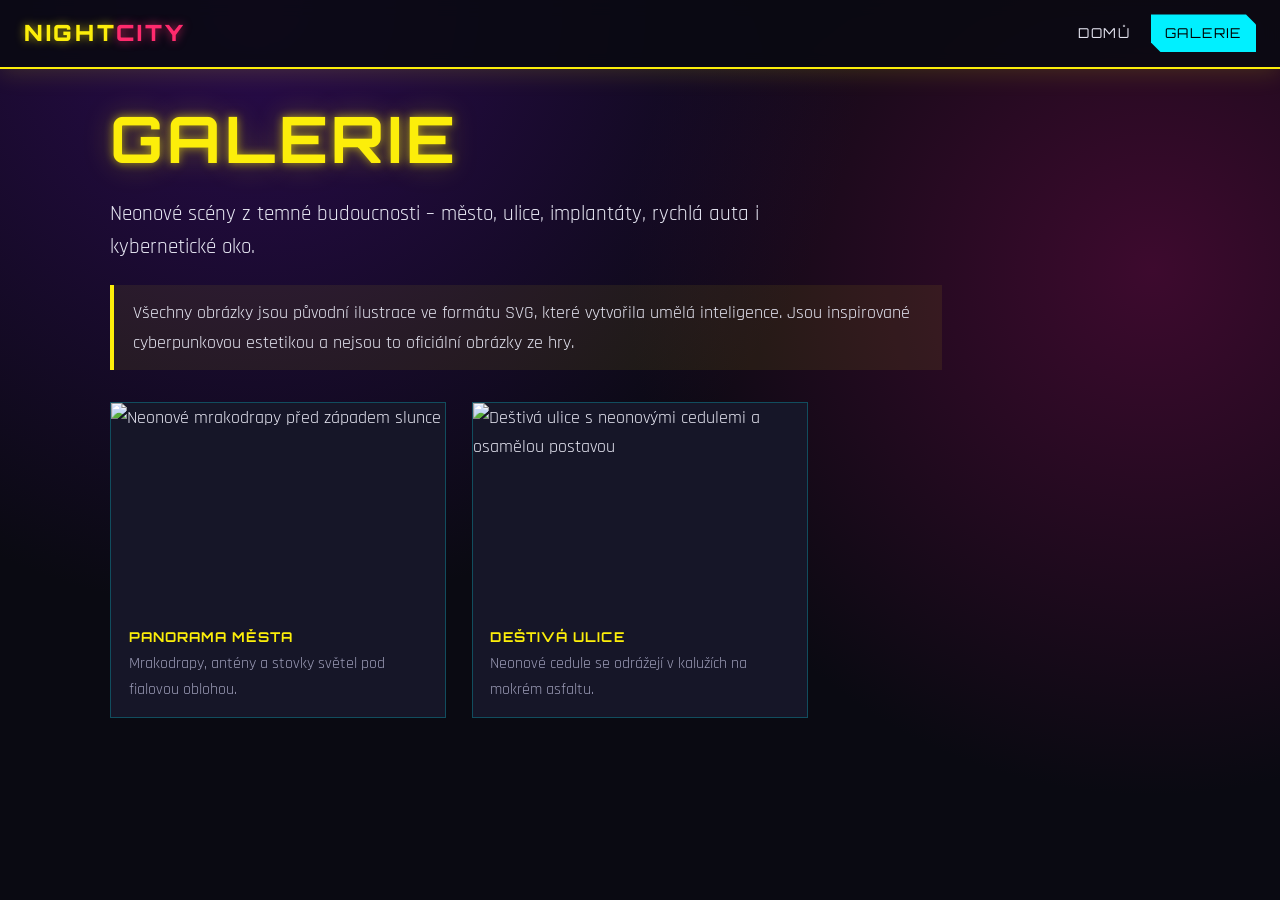
==== galerie.html @ 13de3496 "vytvorena podstranka galerie.html" ====
<!DOCTYPE html>
<html lang="cs">
<head>
  <meta charset="UTF-8">
  <meta name="viewport" content="width=device-width, initial-scale=1.0">

  <title>Galerie | Cyberpunk 2077</title>

  <link rel="preconnect" href="https://fonts.googleapis.com">
  <link rel="preconnect" href="https://fonts.gstatic.com" crossorigin>
  <link href="https://fonts.googleapis.com/css2?family=Orbitron:wght@500;700;900&family=Rajdhani:wght@400;500;700&display=swap" rel="stylesheet">
  <link rel="stylesheet" href="style.css">
</head>
<body>
  <header class="site-header">
    <a class="logo" href="index.html">NIGHT<span>CITY</span></a>
    <nav class="main-nav" aria-label="Hlavní menu">
      <a href="index.html">Domů</a>
      <a href="galerie.html" class="active" aria-current="page">Galerie</a>

    </nav>
  </header>

  <main>
    <h1>Galerie</h1>
    <p class="lead">Neonové scény z temné budoucnosti – město, ulice, implantáty, rychlá auta i kybernetické oko.</p>
    <p class="note">Všechny obrázky jsou původní ilustrace ve formátu SVG, které vytvořila umělá inteligence. Jsou inspirované cyberpunkovou estetikou a nejsou to oficiální obrázky ze hry.</p>

    <div class="gallery">
      <figure>
        <img src="images/mesto.svg" alt="Neonové mrakodrapy před západem slunce" width="800" height="500" loading="lazy">
        <figcaption><strong>Panorama města</strong>Mrakodrapy, antény a stovky světel pod fialovou oblohou.</figcaption>
      </figure>
      <figure>
        <img src="images/ulice.svg" alt="Deštivá ulice s neonovými cedulemi a osamělou postavou" width="800" height="500" loading="lazy">
        <figcaption><strong>Deštivá ulice</strong>Neonové cedule se odrážejí v kalužích na mokrém asfaltu.</figcaption>
      </figure>

    </div>
  </main>

</body>
</html>
---- style.css ----
/* ===== Základ: barvy, písma, pozadí ===== */
:root {
  --bg: #0a0a12;
  --panel: #161628;
  --yellow: #fcee0a;
  --cyan: #00f0ff;
  --pink: #ff2a6d;
  --purple: #7b2cff;
  --text: #e6e6f2;
  --muted: #9a9ab5;
}

*, *::before, *::after { box-sizing: border-box; }

html { scroll-behavior: smooth; }

body {
  margin: 0;
  font-family: "Rajdhani", "Segoe UI", Arial, sans-serif;
  font-size: 1.15rem;
  line-height: 1.6;
  color: var(--text);
  background:
    radial-gradient(circle at 20% 0%, #2a0b4d 0%, transparent 45%),
    radial-gradient(circle at 90% 30%, #3d0a2e 0%, transparent 40%),
    var(--bg);
  background-attachment: fixed;
}

main { max-width: 1100px; margin: 0 auto; padding: 2rem 1.25rem; }

h1, h2, h3 {
  font-family: "Orbitron", "Segoe UI", sans-serif;
  text-transform: uppercase;
  letter-spacing: .06em;
  line-height: 1.2;
}

h1 {
  font-size: clamp(2rem, 6vw, 4rem);
  color: var(--yellow);
  text-shadow: 0 0 10px rgba(252, 238, 10, .6), 0 0 30px rgba(252, 238, 10, .3);
  margin: 0 0 .5rem;
}

h2 {
  font-size: clamp(1.4rem, 3.5vw, 2rem);
  color: var(--cyan);
  text-shadow: 0 0 12px rgba(0, 240, 255, .5);
}

h3 { font-size: 1.1rem; color: var(--pink); }

a { color: var(--cyan); }
a:hover { color: var(--yellow); }

.lead { font-size: 1.3rem; max-width: 44rem; }

/* ===== Hlavička, menu a hero ===== */
.site-header {
  position: sticky;
  top: 0;
  z-index: 10;
  display: flex;
  align-items: center;
  justify-content: space-between;
  flex-wrap: wrap;
  gap: 1rem;
  padding: .9rem 1.5rem;
  background: rgba(10, 10, 18, .88);
  backdrop-filter: blur(8px);
  border-bottom: 2px solid var(--yellow);
  box-shadow: 0 4px 24px rgba(252, 238, 10, .15);
}

.logo {
  font-family: "Orbitron", sans-serif;
  font-weight: 900;
  font-size: 1.4rem;
  letter-spacing: .12em;
  color: var(--yellow);
  text-decoration: none;
  text-shadow: 0 0 10px rgba(252, 238, 10, .6);
}

.logo span { color: var(--pink); text-shadow: 0 0 10px rgba(255, 42, 109, .7); }

.main-nav { display: flex; flex-wrap: wrap; gap: .4rem; }

.main-nav a {
  font-family: "Orbitron", sans-serif;
  font-size: .85rem;
  text-transform: uppercase;
  letter-spacing: .1em;
  text-decoration: none;
  color: var(--text);
  padding: .5rem .9rem;
  clip-path: polygon(0 0, calc(100% - 10px) 0, 100% 10px, 100% 100%, 10px 100%, 0 calc(100% - 10px));
  transition: background .2s, color .2s;
}

.main-nav a:hover,
.main-nav a.active { color: #000; background: var(--cyan); }

.hero {
  display: grid;
  gap: 2rem;
  align-items: center;
  padding: 2rem 0 3rem;
}

/* ===== Tlačítka, sekce, karty, fakta ===== */
.btn {
  display: inline-block;
  margin: 1rem .6rem 0 0;
  padding: .7rem 1.5rem;
  font-family: "Orbitron", sans-serif;
  font-size: .85rem;
  font-weight: 700;
  text-transform: uppercase;
  letter-spacing: .1em;
  text-decoration: none;
  color: #000;
  background: var(--yellow);
  clip-path: polygon(0 0, calc(100% - 14px) 0, 100% 14px, 100% 100%, 14px 100%, 0 calc(100% - 14px));
  transition: transform .2s, background .2s;
}

.btn:hover { background: var(--pink); color: #fff; transform: translateY(-2px); }

.section { margin: 3rem 0; scroll-margin-top: 90px; }

.split { display: grid; gap: 2rem; align-items: center; }

.cards {
  display: grid;
  grid-template-columns: repeat(auto-fit, minmax(240px, 1fr));
  gap: 1.2rem;
  margin-top: 2rem;
}

.card {
  background: var(--panel);
  border: 1px solid rgba(0, 240, 255, .25);
  border-left: 4px solid var(--pink);
  padding: 1.2rem 1.4rem;
  transition: transform .2s, box-shadow .2s;
}

.card:hover { transform: translateY(-4px); box-shadow: 0 0 22px rgba(255, 42, 109, .35); }
.card h3 { margin-top: 0; }

.facts {
  display: grid;
  grid-template-columns: max-content 1fr;
  gap: .5rem 1.5rem;
  background: var(--panel);
  border: 1px solid rgba(252, 238, 10, .35);
  padding: 1.4rem;
  margin: 0;
}

.facts dt {
  font-family: "Orbitron", sans-serif;
  font-size: .8rem;
  text-transform: uppercase;
  letter-spacing: .08em;
  color: var(--yellow);
}

.facts dd { margin: 0; }

/* ===== Obrázky ===== */
img { max-width: 100%; height: auto; display: block; }

.hero { grid-template-columns: 1.1fr 1fr; }
.split { grid-template-columns: 1.2fr 1fr; }

.hero-img,
.side-img {
  border: 2px solid var(--cyan);
  box-shadow: 0 0 30px rgba(0, 240, 255, .35), 0 0 60px rgba(255, 42, 109, .2);
}

/* ===== Galerie ===== */
.btn-alt { background: var(--cyan); }

.note {
  border-left: 4px solid var(--yellow);
  background: rgba(252, 238, 10, .07);
  padding: .8rem 1.2rem;
  max-width: 52rem;
}

.gallery {
  display: grid;
  grid-template-columns: repeat(auto-fill, minmax(300px, 1fr));
  gap: 1.6rem;
  margin-top: 2rem;
}

.gallery figure {
  margin: 0;
  background: var(--panel);
  border: 1px solid rgba(0, 240, 255, .25);
  overflow: hidden;
}

.gallery figcaption { padding: .9rem 1.1rem; color: var(--muted); font-size: 1rem; }

.gallery figcaption strong {
  display: block;
  color: var(--yellow);
  font-family: "Orbitron", sans-serif;
  font-size: .85rem;
  letter-spacing: .08em;
  text-transform: uppercase;
  margin-bottom: .2rem;
}
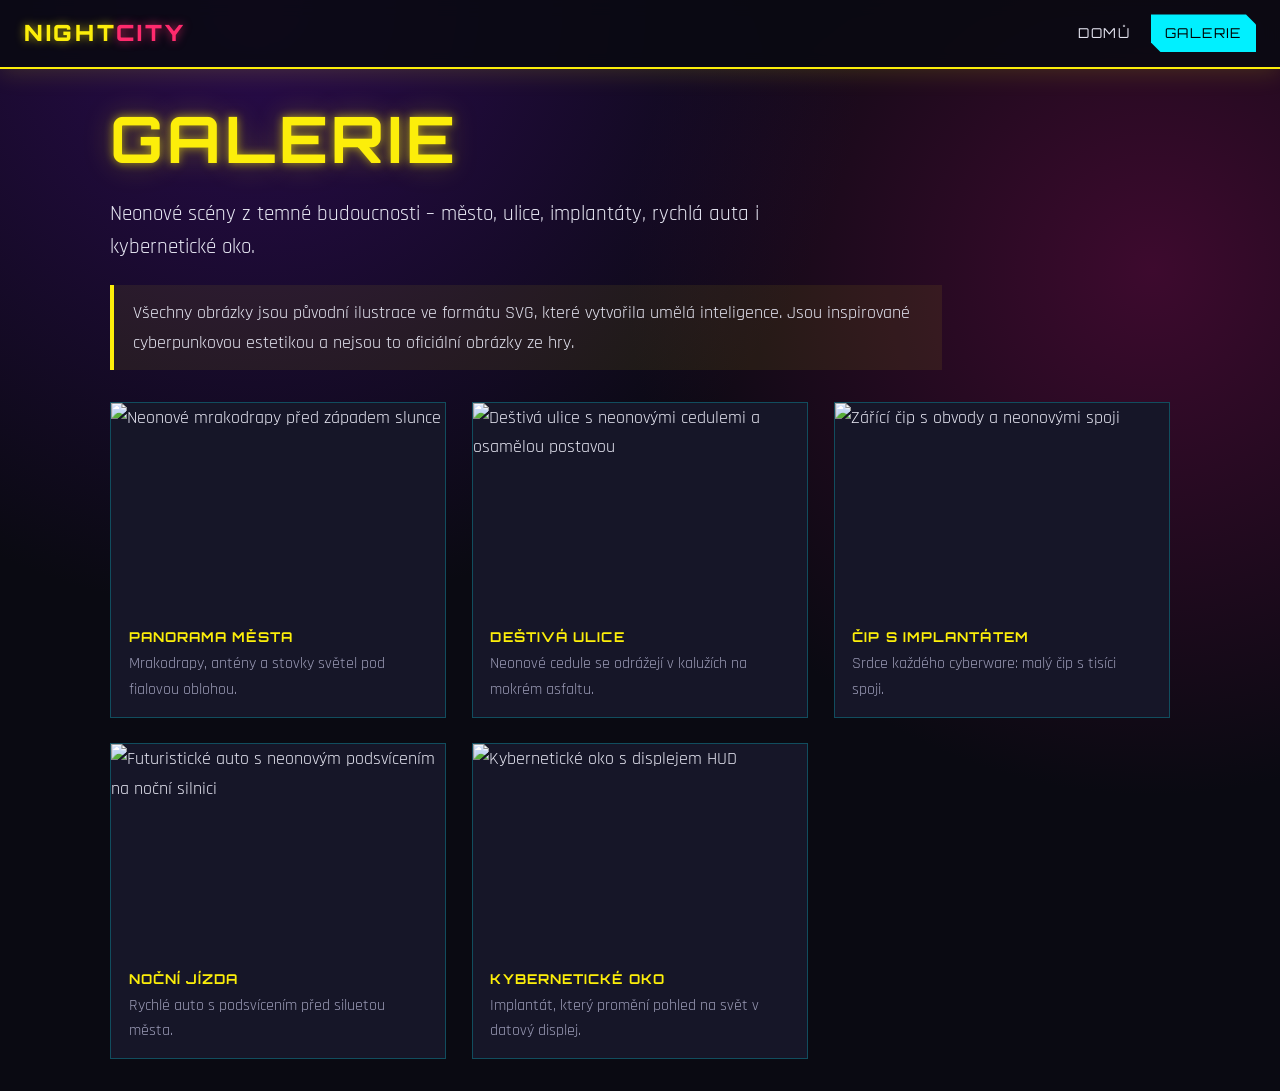
==== commit e2cc7bb2: "pridany dalsi 3 obrazky a hover efekty galerie" ====
--- a/galerie.html
+++ b/galerie.html
@@ -35,7 +35,18 @@
         <img src="images/ulice.svg" alt="Deštivá ulice s neonovými cedulemi a osamělou postavou" width="800" height="500" loading="lazy">
         <figcaption><strong>Deštivá ulice</strong>Neonové cedule se odrážejí v kalužích na mokrém asfaltu.</figcaption>
       </figure>
-
+      <figure>
+        <img src="images/cip.svg" alt="Zářící čip s obvody a neonovými spoji" width="800" height="500" loading="lazy">
+        <figcaption><strong>Čip s implantátem</strong>Srdce každého cyberware: malý čip s tisíci spoji.</figcaption>
+      </figure>
+      <figure>
+        <img src="images/auto.svg" alt="Futuristické auto s neonovým podsvícením na noční silnici" width="800" height="500" loading="lazy">
+        <figcaption><strong>Noční jízda</strong>Rychlé auto s podsvícením před siluetou města.</figcaption>
+      </figure>
+      <figure>
+        <img src="images/oko.svg" alt="Kybernetické oko s displejem HUD" width="800" height="500" loading="lazy">
+        <figcaption><strong>Kybernetické oko</strong>Implantát, který promění pohled na svět v datový displej.</figcaption>
+      </figure>
     </div>
   </main>
 
--- a/style.css
+++ b/style.css
@@ -217,3 +217,15 @@
   text-transform: uppercase;
   margin-bottom: .2rem;
 }
+
+/* ===== Efekty po najetí myší ===== */
+.gallery figure { transition: transform .25s, box-shadow .25s, border-color .25s; }
+
+.gallery figure:hover {
+  transform: translateY(-6px) scale(1.01);
+  border-color: var(--pink);
+  box-shadow: 0 0 28px rgba(255, 42, 109, .5);
+}
+
+.gallery img { transition: filter .25s; }
+.gallery figure:hover img { filter: saturate(1.4) contrast(1.1); }
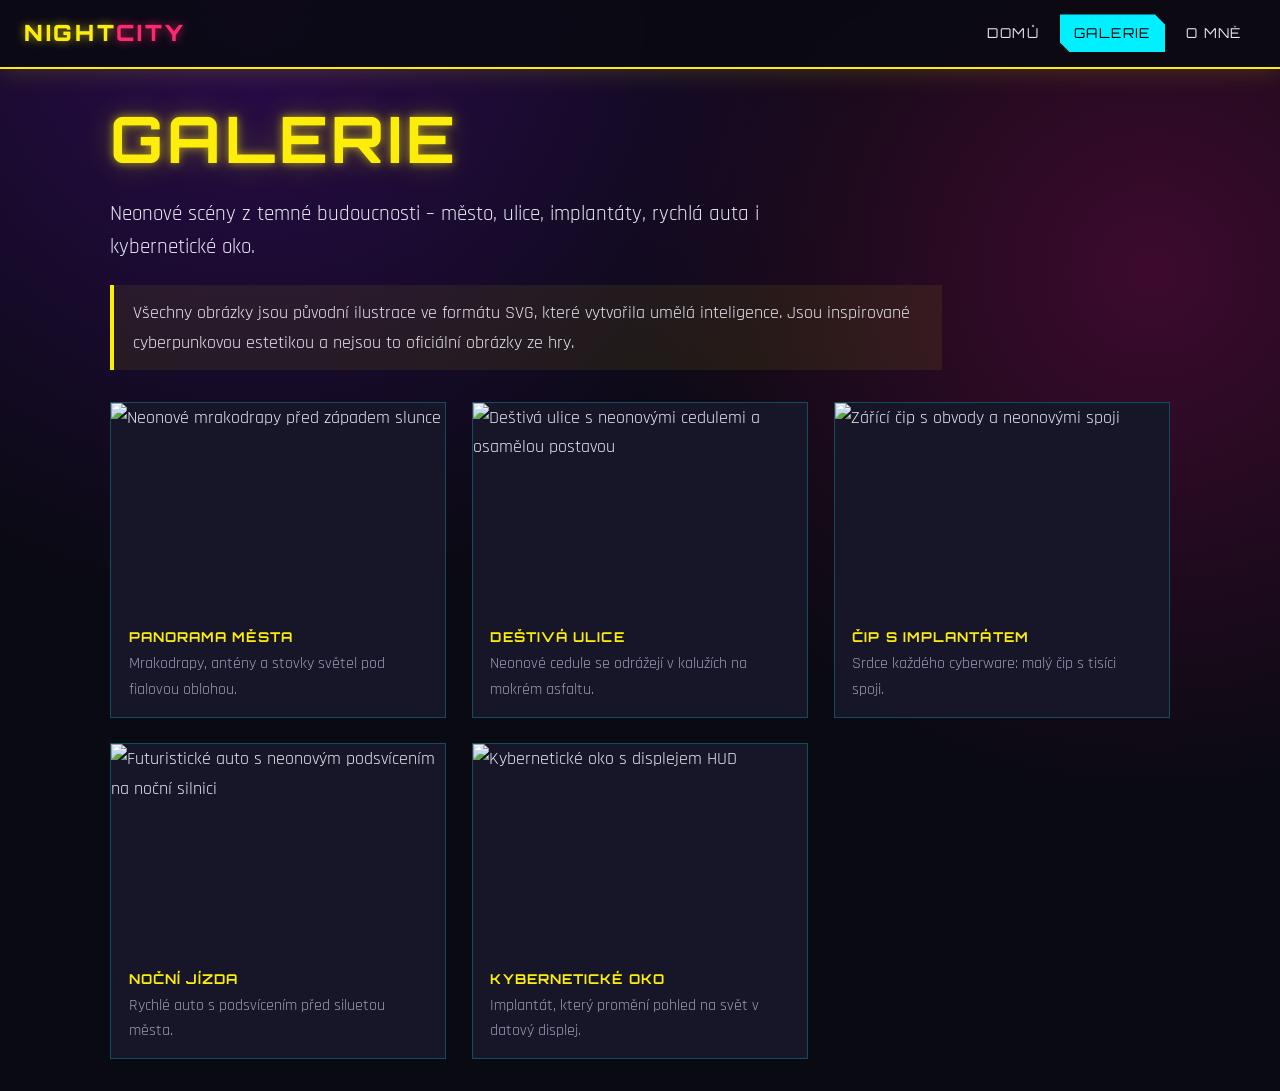
==== commit ff23f066: "vytvorena podstranka o-mne.html" ====
--- a/galerie.html
+++ b/galerie.html
@@ -17,6 +17,7 @@
     <nav class="main-nav" aria-label="Hlavní menu">
       <a href="index.html">Domů</a>
       <a href="galerie.html" class="active" aria-current="page">Galerie</a>
+      <a href="o-mne.html">O mně</a>
 
     </nav>
   </header>
--- a/style.css
+++ b/style.css
@@ -229,3 +229,14 @@
 
 .gallery img { transition: filter .25s; }
 .gallery figure:hover img { filter: saturate(1.4) contrast(1.1); }
+
+/* ===== Stránka O mně ===== */
+.check-list { list-style: none; padding: 0; margin: 1rem 0; }
+
+.check-list li {
+  position: relative;
+  padding: .5rem 0 .5rem 2rem;
+  border-bottom: 1px solid rgba(255, 255, 255, .08);
+}
+
+.check-list li::before { content: "\25B6"; position: absolute; left: 0; color: var(--pink); }
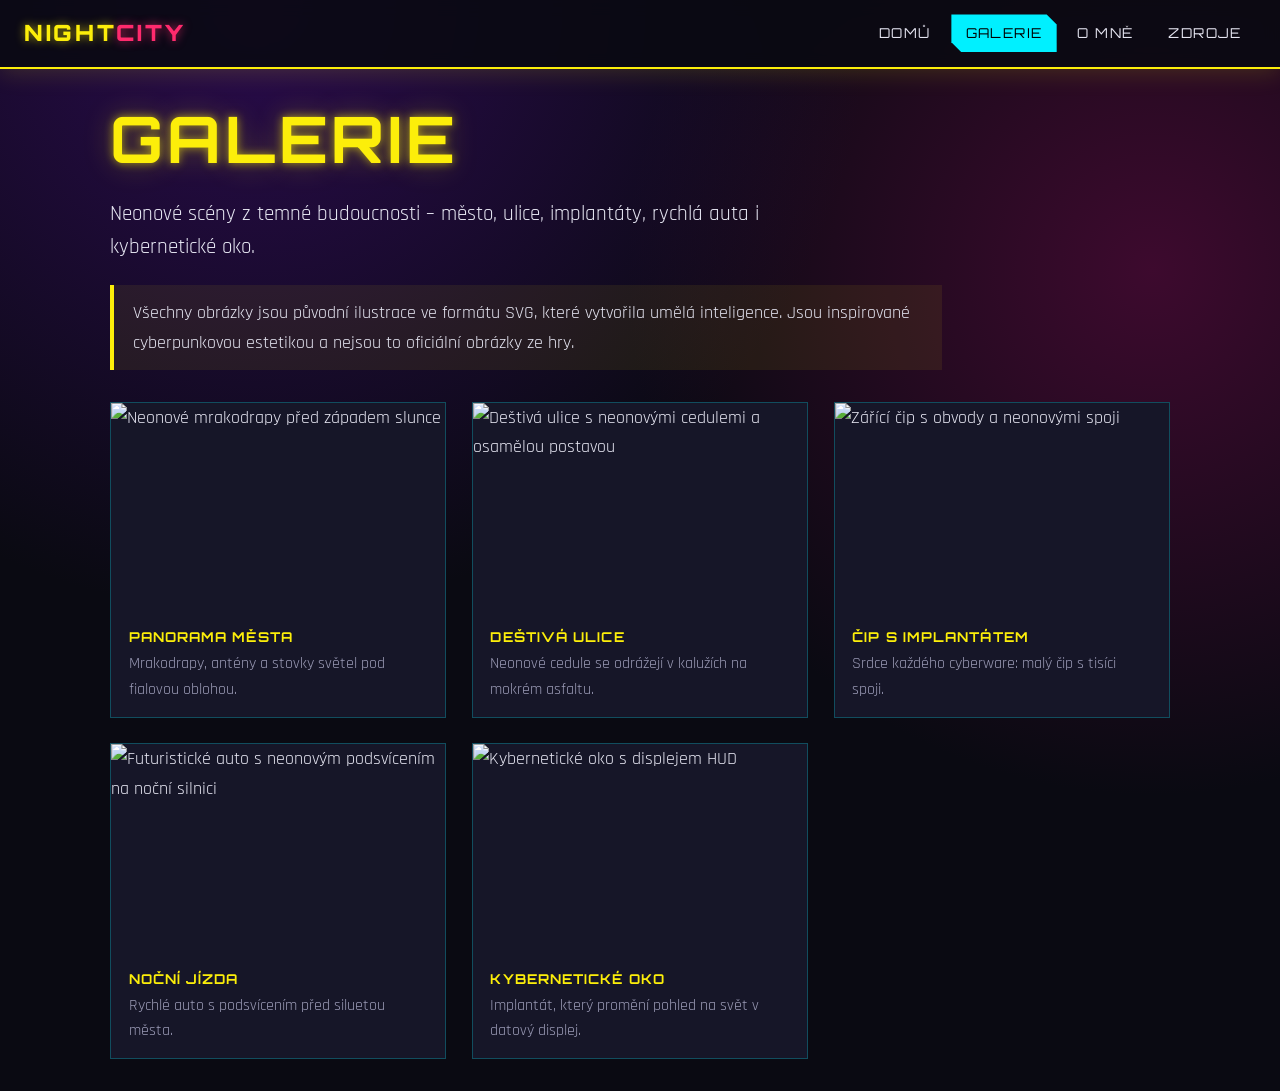
==== commit 3a566f83: "vytvorena stranka zdroje.html s AI citací" ====
--- a/galerie.html
+++ b/galerie.html
@@ -18,7 +18,7 @@
       <a href="index.html">Domů</a>
       <a href="galerie.html" class="active" aria-current="page">Galerie</a>
       <a href="o-mne.html">O mně</a>
-
+      <a href="zdroje.html">Zdroje</a>
     </nav>
   </header>
 
--- a/style.css
+++ b/style.css
@@ -240,3 +240,55 @@
 }
 
 .check-list li::before { content: "\25B6"; position: absolute; left: 0; color: var(--pink); }
+
+/* ===== Stránka Zdroje ===== */
+.source-list { padding-left: 1.2rem; }
+.source-list li { margin: .6rem 0; }
+
+.ai-table {
+  width: 100%;
+  border-collapse: collapse;
+  margin: 1rem 0;
+  background: var(--panel);
+}
+
+.ai-table th,
+.ai-table td {
+  text-align: left;
+  vertical-align: top;
+  padding: .7rem 1rem;
+  border: 1px solid rgba(0, 240, 255, .25);
+}
+
+.ai-table th {
+  width: 12rem;
+  color: var(--yellow);
+  font-family: "Orbitron", sans-serif;
+  font-size: .8rem;
+  text-transform: uppercase;
+  letter-spacing: .06em;
+}
+
+.prompt-list { counter-reset: p; list-style: none; padding: 0; }
+
+.prompt-list li {
+  counter-increment: p;
+  position: relative;
+  background: var(--panel);
+  border: 1px solid rgba(255, 42, 109, .35);
+  padding: 1rem 1rem 1rem 3.2rem;
+  margin: .8rem 0;
+}
+
+.prompt-list li::before {
+  content: counter(p);
+  position: absolute;
+  left: 1rem;
+  top: .8rem;
+  font-family: "Orbitron", sans-serif;
+  font-weight: 900;
+  font-size: 1.3rem;
+  color: var(--pink);
+}
+
+.todo { color: var(--muted); font-style: italic; }
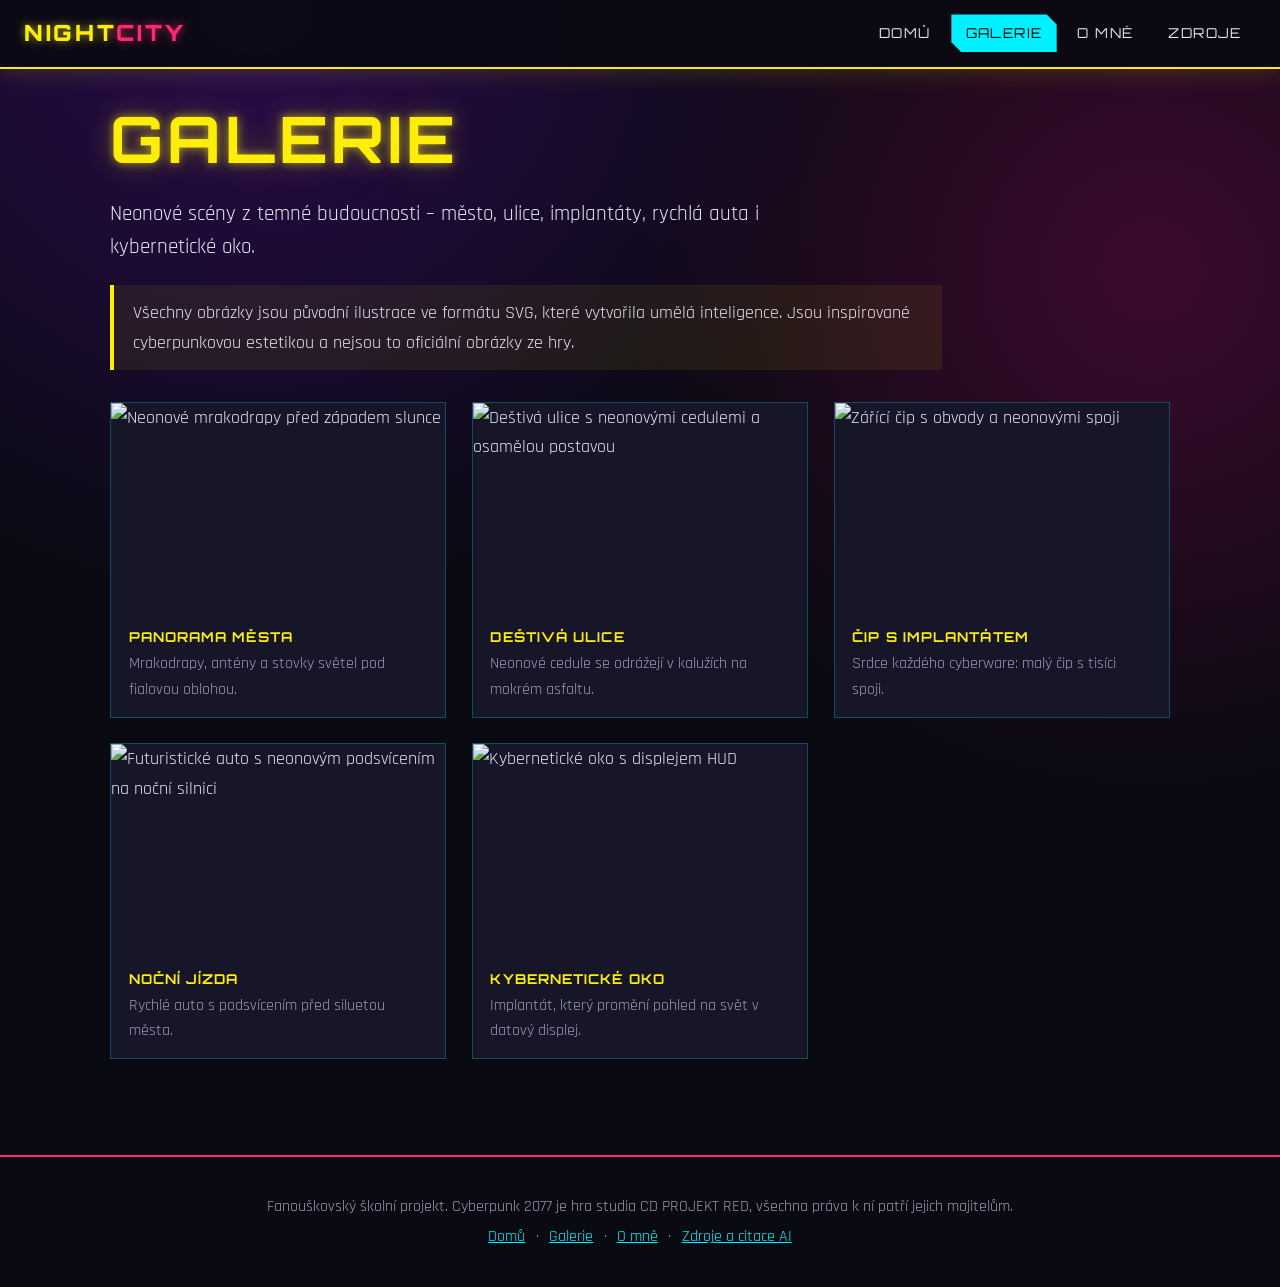
==== commit 7f2f4b76: "pridana paticka s odkazy na vsechny stranky" ====
--- a/galerie.html
+++ b/galerie.html
@@ -51,5 +51,9 @@
     </div>
   </main>
 
+  <footer class="site-footer">
+    <p>Fanouškovský školní projekt. Cyberpunk 2077 je hra studia CD PROJEKT RED, všechna práva k ní patří jejich majitelům.</p>
+    <p><a href="index.html">Domů</a> · <a href="galerie.html">Galerie</a> · <a href="o-mne.html">O mně</a> · <a href="zdroje.html">Zdroje a citace AI</a></p>
+  </footer>
 </body>
 </html>
--- a/style.css
+++ b/style.css
@@ -292,3 +292,17 @@
 }
 
 .todo { color: var(--muted); font-style: italic; }
+
+/* ===== Patička ===== */
+.site-footer {
+  margin-top: 4rem;
+  padding: 2rem 1.25rem;
+  text-align: center;
+  color: var(--muted);
+  border-top: 2px solid var(--pink);
+  background: rgba(10, 10, 18, .9);
+  font-size: 1rem;
+}
+
+.site-footer p { margin: .3rem 0; }
+.site-footer a { margin: 0 .4rem; }
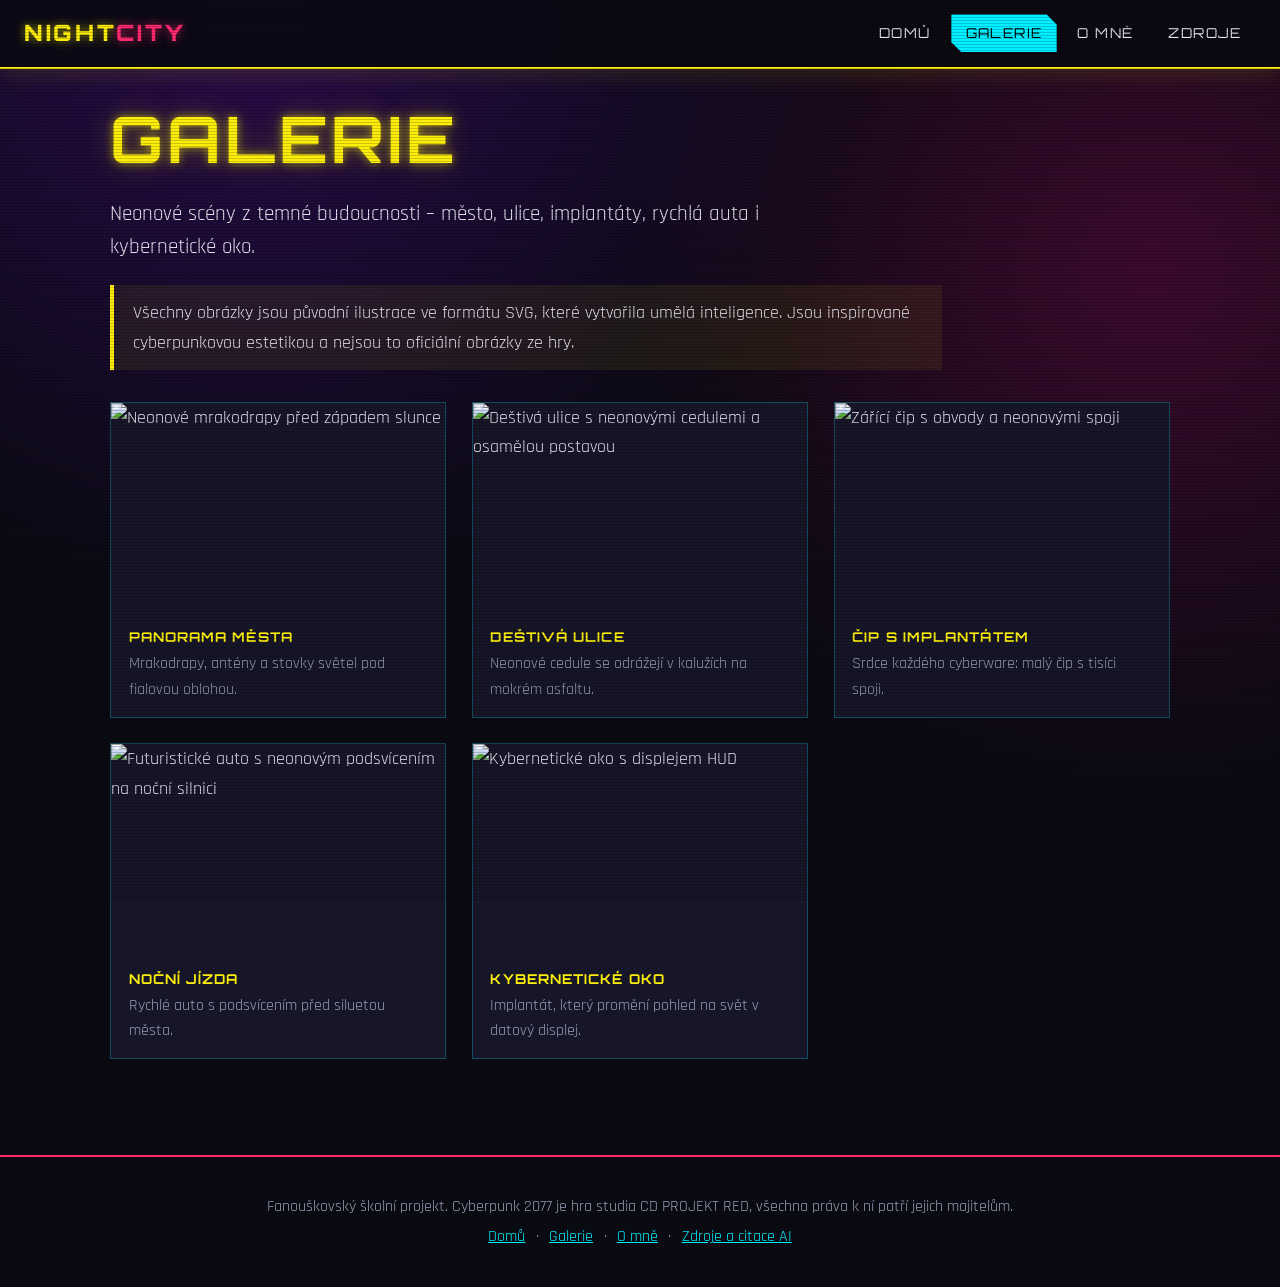
==== commit 659c1f94: "pridan README, favicon a meta popisy" ====
--- a/galerie.html
+++ b/galerie.html
@@ -3,9 +3,9 @@
 <head>
   <meta charset="UTF-8">
   <meta name="viewport" content="width=device-width, initial-scale=1.0">
-
+  <meta name="description" content="Galerie neonových cyberpunkových ilustrací inspirovaných hrou Cyberpunk 2077.">
   <title>Galerie | Cyberpunk 2077</title>
-
+  <link rel="icon" type="image/svg+xml" href="images/favicon.svg">
   <link rel="preconnect" href="https://fonts.googleapis.com">
   <link rel="preconnect" href="https://fonts.gstatic.com" crossorigin>
   <link href="https://fonts.googleapis.com/css2?family=Orbitron:wght@500;700;900&family=Rajdhani:wght@400;500;700&display=swap" rel="stylesheet">
--- a/style.css
+++ b/style.css
@@ -306,3 +306,44 @@
 
 .site-footer p { margin: .3rem 0; }
 .site-footer a { margin: 0 .4rem; }
+
+/* ===== Animace, scanlines a responzivita ===== */
+body::after {
+  content: "";
+  position: fixed;
+  inset: 0;
+  pointer-events: none;
+  z-index: 50;
+  background: repeating-linear-gradient(0deg, rgba(0, 0, 0, .18) 0, rgba(0, 0, 0, .18) 1px, transparent 1px, transparent 3px);
+}
+
+@keyframes flicker {
+  0%, 19%, 21%, 23%, 100% { opacity: 1; }
+  20%, 22% { opacity: .35; }
+}
+
+@keyframes glitch {
+  0% { transform: translate(0); }
+  20% { transform: translate(-2px, 1px); }
+  40% { transform: translate(2px, -1px); }
+  60% { transform: translate(-1px, -1px); }
+  80% { transform: translate(1px, 2px); }
+  100% { transform: translate(0); }
+}
+
+.logo span { animation: flicker 4s infinite; }
+h1:hover { animation: glitch .3s linear infinite; }
+
+@media (max-width: 800px) {
+  .hero,
+  .split { grid-template-columns: 1fr; }
+  .facts { grid-template-columns: 1fr; }
+  .facts dd { margin-bottom: .6rem; }
+  .site-header { justify-content: center; text-align: center; }
+  .ai-table th { width: auto; }
+}
+
+@media (prefers-reduced-motion: reduce) {
+  * { animation: none !important; transition: none !important; }
+  html { scroll-behavior: auto; }
+}
